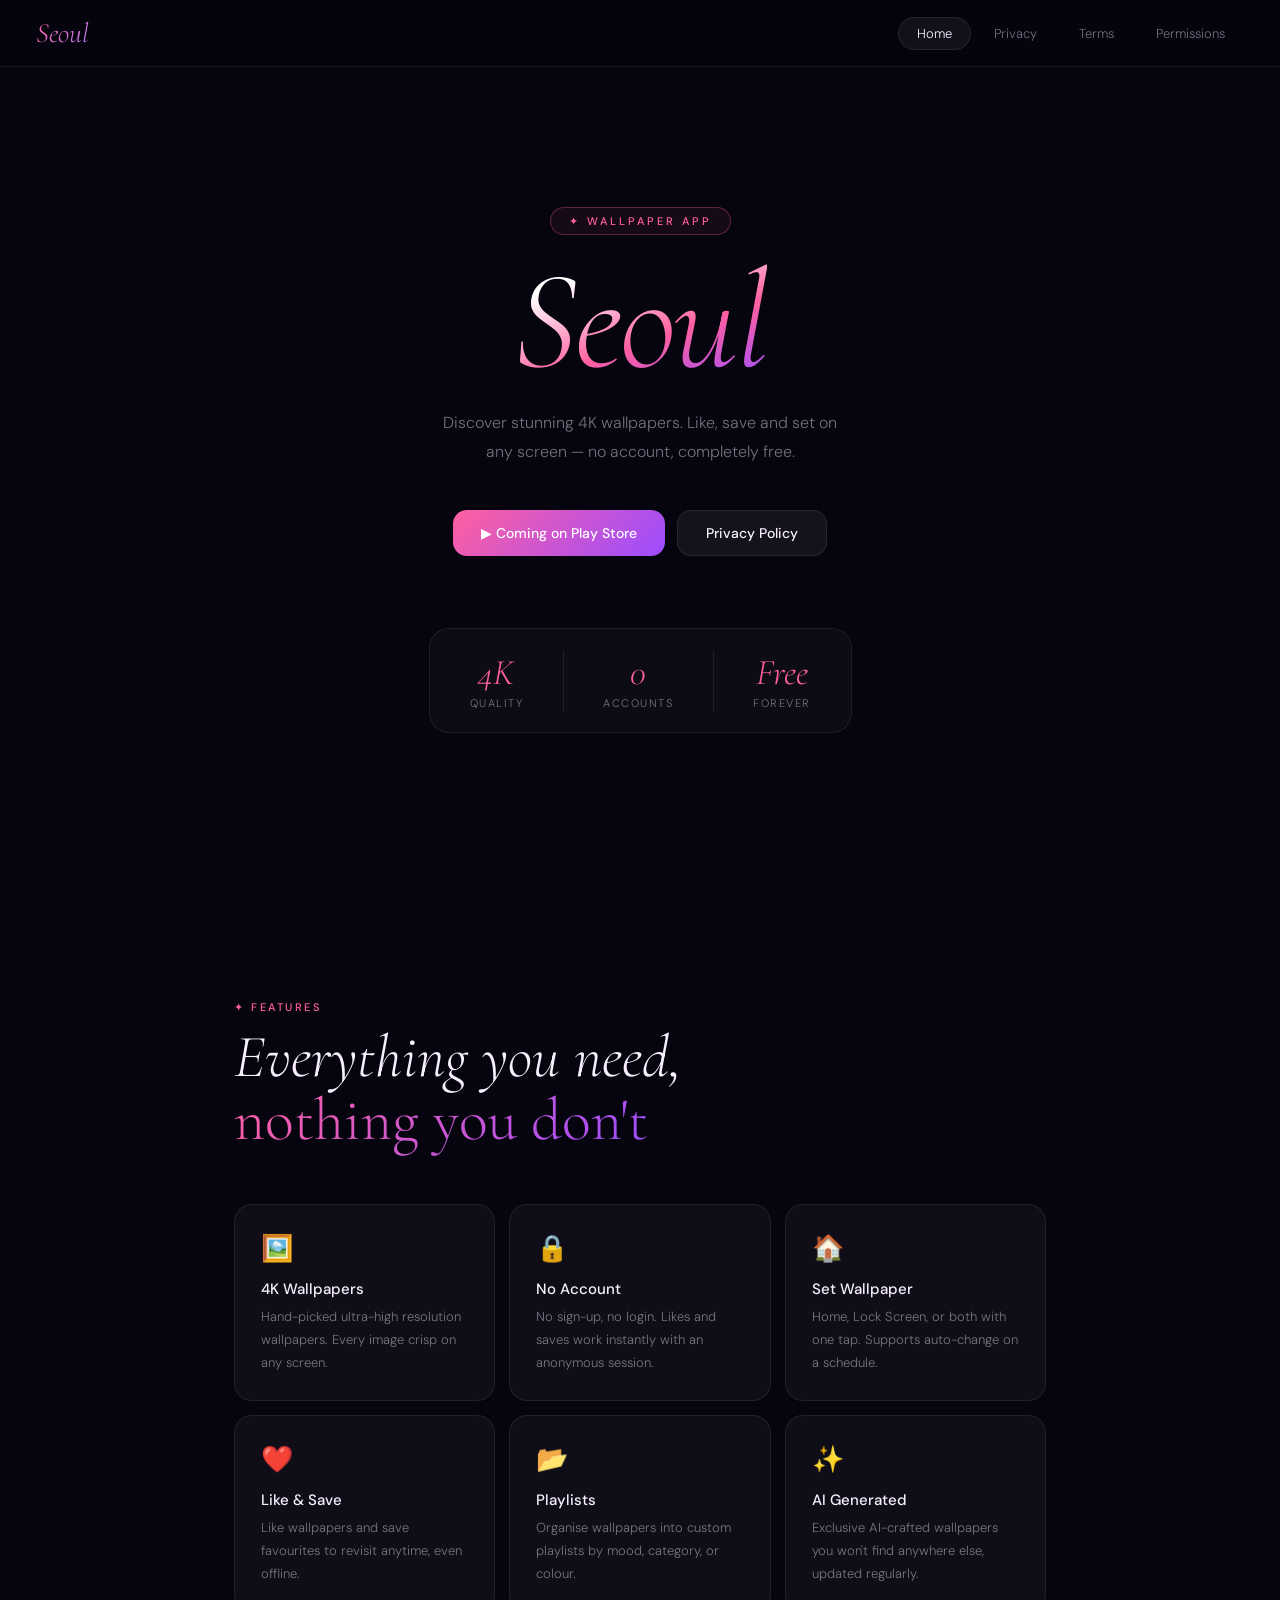
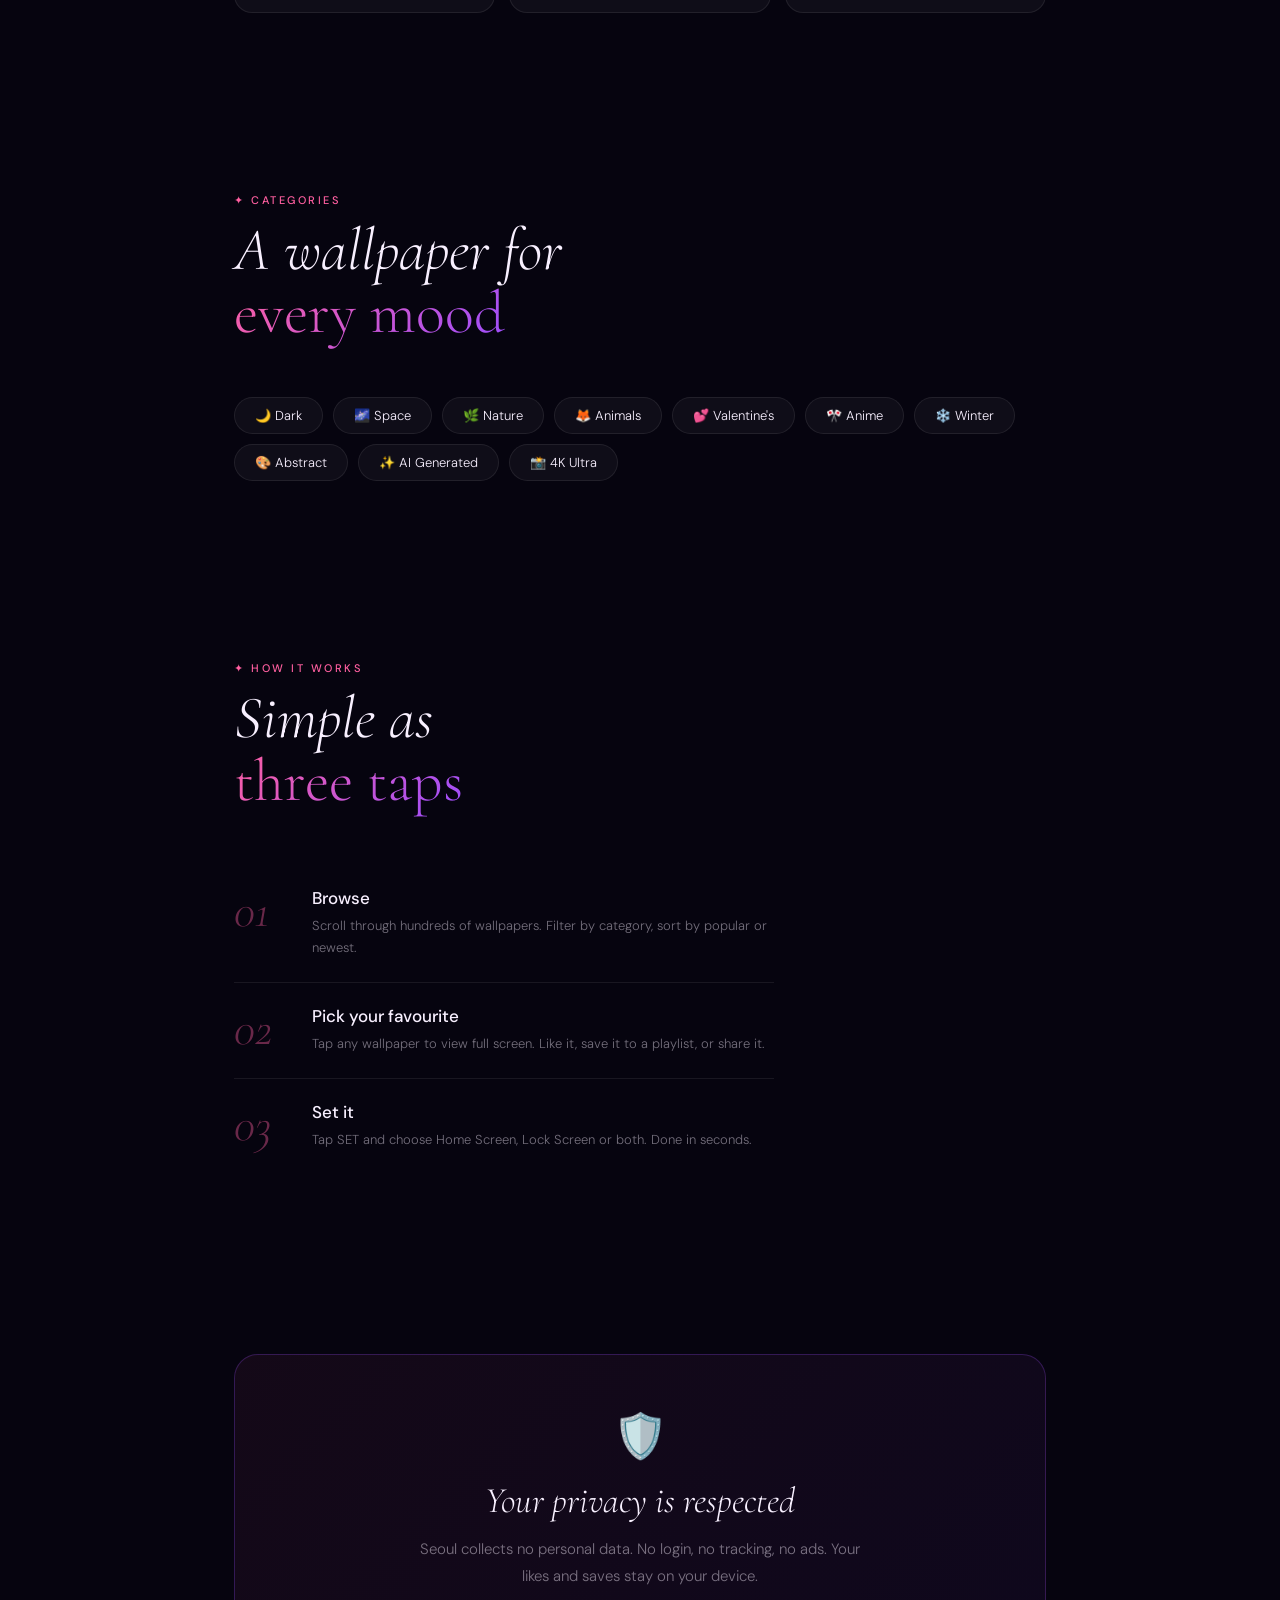
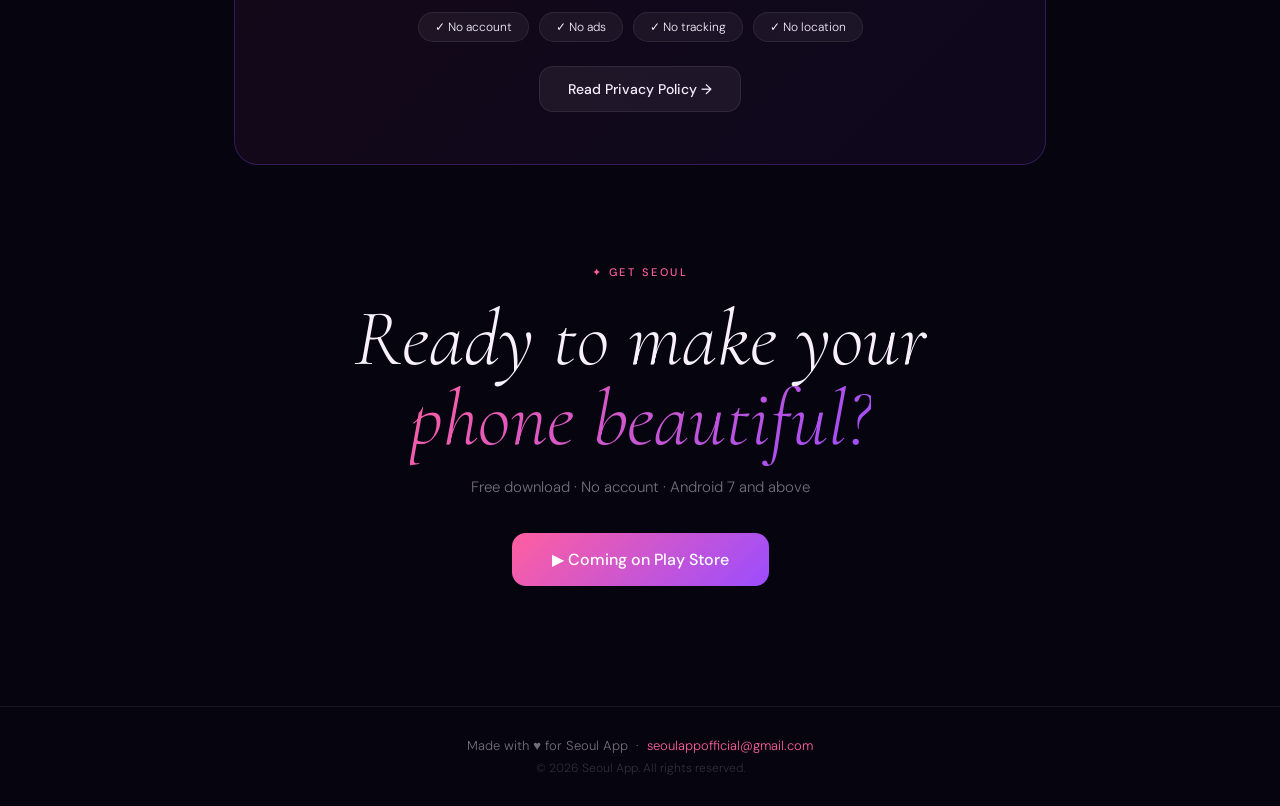
==== index.html @ 0f017fb8 "Add files via upload" ====
<!DOCTYPE html>
<html lang="en">
<head>
<meta charset="UTF-8"/>
<meta name="viewport" content="width=device-width,initial-scale=1"/>
<title>Seoul — Wallpaper App</title>
<link href="https://fonts.googleapis.com/css2?family=Cormorant+Garamond:ital,wght@0,300;0,400;0,600;1,300;1,400;1,600&family=DM+Sans:wght@300;400;500&display=swap" rel="stylesheet"/>
<style>
*{box-sizing:border-box;margin:0;padding:0}
:root{--pink:#FF5FA0;--purp:#9B4DFF;--cyan:#60DDFF;--bg:#06040F;--card:rgba(255,255,255,0.04);--bdr:rgba(255,255,255,0.08);--text:#F8F0FF;--muted:rgba(248,240,255,0.45)}
html,body{width:100%;overflow-x:hidden;scroll-behavior:smooth}
body{background:var(--bg);color:var(--text);font-family:'DM Sans',sans-serif;font-weight:300}
canvas{position:fixed;inset:0;z-index:0;pointer-events:none}
nav{position:fixed;top:0;left:0;right:0;z-index:100;display:flex;align-items:center;justify-content:space-between;padding:16px 36px;background:rgba(6,4,15,0.65);backdrop-filter:blur(24px);border-bottom:1px solid var(--bdr)}
.logo{font-family:'Cormorant Garamond',serif;font-style:italic;font-size:28px;font-weight:300;background:linear-gradient(135deg,var(--pink),#C080FF);-webkit-background-clip:text;-webkit-text-fill-color:transparent;background-clip:text;cursor:pointer}
.nav-tabs{display:flex;gap:4px}
.tab{padding:7px 18px;border-radius:20px;font-size:13px;color:var(--muted);cursor:pointer;border:1px solid transparent;transition:.2s}
.tab:hover,.tab.on{color:var(--text);border-color:var(--bdr);background:rgba(255,255,255,0.06)}
.page{display:none;position:relative;z-index:1}
.page.on{display:block}
/* hero */
.hero{min-height:100vh;display:flex;flex-direction:column;align-items:center;justify-content:center;text-align:center;padding:120px 24px 80px}
.badge{display:inline-block;font-size:11px;letter-spacing:3px;text-transform:uppercase;color:var(--pink);margin-bottom:24px;font-weight:500;padding:6px 18px;border-radius:20px;border:1px solid rgba(255,95,160,0.3);background:rgba(255,95,160,0.07)}
.hero h1{font-family:'Cormorant Garamond',serif;font-style:italic;font-size:clamp(72px,13vw,140px);font-weight:300;line-height:.9;letter-spacing:-2px;background:linear-gradient(160deg,#fff 20%,var(--pink) 60%,var(--purp) 100%);-webkit-background-clip:text;-webkit-text-fill-color:transparent;background-clip:text;margin-bottom:24px;animation:up 1.2s cubic-bezier(.22,1,.36,1) both}
.hero-sub{color:var(--muted);font-size:16px;line-height:1.8;max-width:400px;margin-bottom:44px;animation:up 1s .2s cubic-bezier(.22,1,.36,1) both}
@keyframes up{from{opacity:0;transform:translateY(30px)}to{opacity:1;transform:none}}
.btns{display:flex;gap:12px;flex-wrap:wrap;justify-content:center;animation:up 1s .4s cubic-bezier(.22,1,.36,1) both}
.btn{display:inline-flex;align-items:center;gap:8px;padding:13px 28px;border-radius:14px;font-size:14px;font-weight:500;cursor:pointer;border:none;font-family:'DM Sans',sans-serif;transition:.2s}
.btn-p{background:linear-gradient(135deg,var(--pink),var(--purp));color:#fff}
.btn-p:hover{opacity:.85;transform:translateY(-2px);box-shadow:0 12px 40px rgba(155,77,255,.4)}
.btn-g{background:rgba(255,255,255,.06);border:1px solid var(--bdr);color:var(--text)}
.btn-g:hover{background:rgba(255,255,255,.1);border-color:rgba(155,77,255,.5)}
.stats{display:flex;margin-top:72px;border:1px solid var(--bdr);border-radius:20px;overflow:hidden;background:rgba(255,255,255,.03);backdrop-filter:blur(10px);animation:up 1s .6s cubic-bezier(.22,1,.36,1) both}
.stat{padding:22px 40px;text-align:center;position:relative}
.stat+.stat::before{content:'';position:absolute;left:0;top:20%;height:60%;width:1px;background:var(--bdr)}
.sn{font-family:'Cormorant Garamond',serif;font-style:italic;font-size:36px;font-weight:300;color:var(--pink)}
.sl{font-size:11px;color:var(--muted);letter-spacing:1.5px;text-transform:uppercase;margin-top:2px}
/* sections */
.wrap{max-width:860px;margin:0 auto;padding:100px 24px 0}
.eye{font-size:11px;letter-spacing:2.5px;text-transform:uppercase;color:var(--pink);margin-bottom:12px;font-weight:500}
.stitle{font-family:'Cormorant Garamond',serif;font-style:italic;font-size:clamp(38px,6vw,60px);font-weight:300;line-height:1.05;margin-bottom:52px}
.stitle em{font-style:normal;background:linear-gradient(135deg,var(--pink),var(--purp));-webkit-background-clip:text;-webkit-text-fill-color:transparent;background-clip:text}
.feats{display:grid;grid-template-columns:repeat(3,1fr);gap:14px}
.feat{background:var(--card);border:1px solid var(--bdr);border-radius:18px;padding:26px;transition:.3s;position:relative;overflow:hidden}
.feat::after{content:'';position:absolute;inset:0;opacity:0;transition:.3s;background:linear-gradient(135deg,rgba(255,95,160,.06),rgba(155,77,255,.06))}
.feat:hover::after{opacity:1}
.feat:hover{border-color:rgba(155,77,255,.35);transform:translateY(-4px)}
.fi{font-size:26px;margin-bottom:14px}
.feat h4{font-size:15px;font-weight:500;margin-bottom:7px}
.feat p{font-size:13px;color:var(--muted);line-height:1.75}
.cats{display:flex;flex-wrap:wrap;gap:10px}
.cat{padding:9px 20px;border-radius:24px;font-size:13px;background:rgba(255,255,255,.04);border:1px solid var(--bdr);color:var(--text);cursor:default;transition:.25s}
.cat:hover{background:rgba(255,95,160,.1);border-color:rgba(255,95,160,.4);transform:translateY(-2px)}
.steps{max-width:540px}
.step{display:flex;gap:22px;align-items:flex-start;padding:22px 0}
.step+.step{border-top:1px solid var(--bdr)}
.stepn{font-family:'Cormorant Garamond',serif;font-style:italic;font-size:48px;font-weight:300;color:var(--pink);opacity:.4;line-height:1;flex-shrink:0;width:56px}
.step h4{font-size:17px;font-weight:500;margin-bottom:6px}
.step p{font-size:13px;color:var(--muted);line-height:1.75}
.pcard{background:linear-gradient(135deg,rgba(255,95,160,.06),rgba(155,77,255,.06));border:1px solid rgba(155,77,255,.25);border-radius:24px;padding:52px;text-align:center}
.pcard h3{font-family:'Cormorant Garamond',serif;font-style:italic;font-size:36px;font-weight:300;margin:14px 0 14px}
.pcard p{color:var(--muted);font-size:15px;line-height:1.8;max-width:440px;margin:0 auto}
.tags{display:flex;flex-wrap:wrap;gap:10px;justify-content:center;margin-top:22px}
.tags span{padding:6px 16px;border-radius:20px;font-size:12px;background:rgba(255,255,255,.05);border:1px solid var(--bdr)}
.cta{text-align:center;padding:100px 24px 120px;position:relative;z-index:1}
.cta h2{font-family:'Cormorant Garamond',serif;font-style:italic;font-size:clamp(44px,7vw,80px);font-weight:300;line-height:1;margin-bottom:18px}
.cta p{color:var(--muted);margin-bottom:36px;font-size:15px}
/* inner pages */
.inner{max-width:680px;margin:0 auto;padding:110px 24px 80px}
.pgh{text-align:center;margin-bottom:54px}
.pgh h2{font-family:'Cormorant Garamond',serif;font-style:italic;font-size:clamp(40px,7vw,68px);font-weight:300;background:linear-gradient(135deg,var(--text),var(--pink));-webkit-background-clip:text;-webkit-text-fill-color:transparent;background-clip:text;margin-bottom:8px}
.pgh p{color:var(--muted);font-size:13px}
.card{background:var(--card);border:1px solid var(--bdr);border-radius:20px;padding:30px;margin-bottom:14px;position:relative;overflow:hidden;transition:.2s}
.card::before{content:'';position:absolute;top:0;left:0;right:0;height:1px;background:linear-gradient(90deg,transparent,rgba(155,77,255,.35),transparent)}
.card:hover{border-color:rgba(155,77,255,.3)}
.cico{font-size:24px;margin-bottom:12px;display:block}
.card h3{font-family:'Cormorant Garamond',serif;font-style:italic;font-size:22px;font-weight:400;margin-bottom:14px}
.card p,.card li{color:var(--muted);font-size:14px;line-height:1.8}
.card p{margin-bottom:10px}.card p:last-child{margin-bottom:0}
.card ul{list-style:none;display:grid;gap:6px}
.card li{padding-left:14px;position:relative}
.card li::before{content:'·';position:absolute;left:0;color:var(--pink);font-size:20px;line-height:1.1}
.card strong{color:var(--text);font-weight:500}
.perm{display:flex;gap:14px;align-items:flex-start;background:rgba(255,255,255,.03);border:1px solid var(--bdr);border-radius:12px;padding:14px 16px;margin-bottom:10px}
.pico{font-size:20px;flex-shrink:0;margin-top:2px}
.pname{font-size:11px;color:var(--cyan);margin-bottom:3px;font-weight:500;letter-spacing:.3px}
.pdesc{font-size:13px;color:var(--muted)}
.tag{display:inline-block;font-size:10px;padding:2px 8px;border-radius:6px;margin-top:5px;font-weight:500}
.tnorm{background:rgba(96,220,255,.1);color:#60DDFF;border:1px solid rgba(96,220,255,.25)}
.tsafe{background:rgba(0,220,130,.1);color:#00DC82;border:1px solid rgba(0,220,130,.25)}
footer{text-align:center;padding:30px 24px;border-top:1px solid var(--bdr);color:var(--muted);font-size:13px;position:relative;z-index:1}
footer a{color:var(--pink);text-decoration:none}
@media(max-width:680px){
  nav{padding:12px 18px}.logo{font-size:22px}.tab{padding:6px 12px;font-size:12px}
  .feats{grid-template-columns:1fr 1fr}.stats{flex-wrap:wrap}.wrap{padding:70px 16px 0}
  .card{padding:22px}.inner{padding:90px 16px 60px}.pcard{padding:28px}
}
</style>
</head>
<body>

<canvas id="c"></canvas>

<nav>
  <div class="logo" onclick="show('home')">Seoul</div>
  <div class="nav-tabs">
    <div class="tab on" id="t-home" onclick="show('home')">Home</div>
    <div class="tab" id="t-privacy" onclick="show('privacy')">Privacy</div>
    <div class="tab" id="t-terms" onclick="show('terms')">Terms</div>
    <div class="tab" id="t-perms" onclick="show('perms')">Permissions</div>
  </div>
</nav>

<!-- HOME -->
<div class="page on" id="home">
  <div class="hero">
    <div class="badge">✦ Wallpaper App</div>
    <h1>Seoul</h1>
    <p class="hero-sub">Discover stunning 4K wallpapers. Like, save and set on any screen — no account, completely free.</p>
    <div class="btns">
      <div class="btn btn-p">▶ Coming on Play Store</div>
      <div class="btn btn-g" onclick="show('privacy')">Privacy Policy</div>
    </div>
    <div class="stats">
      <div class="stat"><div class="sn">4K</div><div class="sl">Quality</div></div>
      <div class="stat"><div class="sn">0</div><div class="sl">Accounts</div></div>
      <div class="stat"><div class="sn">Free</div><div class="sl">Forever</div></div>
    </div>
  </div>

  <div class="wrap">
    <div class="eye">✦ Features</div>
    <div class="stitle">Everything you need,<br/><em>nothing you don't</em></div>
    <div class="feats">
      <div class="feat"><div class="fi">🖼️</div><h4>4K Wallpapers</h4><p>Hand-picked ultra-high resolution wallpapers. Every image crisp on any screen.</p></div>
      <div class="feat"><div class="fi">🔒</div><h4>No Account</h4><p>No sign-up, no login. Likes and saves work instantly with an anonymous session.</p></div>
      <div class="feat"><div class="fi">🏠</div><h4>Set Wallpaper</h4><p>Home, Lock Screen, or both with one tap. Supports auto-change on a schedule.</p></div>
      <div class="feat"><div class="fi">❤️</div><h4>Like & Save</h4><p>Like wallpapers and save favourites to revisit anytime, even offline.</p></div>
      <div class="feat"><div class="fi">📂</div><h4>Playlists</h4><p>Organise wallpapers into custom playlists by mood, category, or colour.</p></div>
      <div class="feat"><div class="fi">✨</div><h4>AI Generated</h4><p>Exclusive AI-crafted wallpapers you won't find anywhere else, updated regularly.</p></div>
    </div>
  </div>

  <div class="wrap" style="margin-top:80px">
    <div class="eye">✦ Categories</div>
    <div class="stitle">A wallpaper for<br/><em>every mood</em></div>
    <div class="cats">
      <div class="cat">🌙 Dark</div><div class="cat">🌌 Space</div><div class="cat">🌿 Nature</div>
      <div class="cat">🦊 Animals</div><div class="cat">💕 Valentine's</div><div class="cat">🎌 Anime</div>
      <div class="cat">❄️ Winter</div><div class="cat">🎨 Abstract</div><div class="cat">✨ AI Generated</div>
      <div class="cat">📸 4K Ultra</div>
    </div>
  </div>

  <div class="wrap" style="margin-top:80px">
    <div class="eye">✦ How It Works</div>
    <div class="stitle">Simple as<br/><em>three taps</em></div>
    <div class="steps">
      <div class="step"><div class="stepn">01</div><div><h4>Browse</h4><p>Scroll through hundreds of wallpapers. Filter by category, sort by popular or newest.</p></div></div>
      <div class="step"><div class="stepn">02</div><div><h4>Pick your favourite</h4><p>Tap any wallpaper to view full screen. Like it, save it to a playlist, or share it.</p></div></div>
      <div class="step"><div class="stepn">03</div><div><h4>Set it</h4><p>Tap SET and choose Home Screen, Lock Screen or both. Done in seconds.</p></div></div>
    </div>
  </div>

  <div class="wrap" style="margin-top:80px">
    <div class="pcard">
      <div style="font-size:44px">🛡️</div>
      <h3>Your privacy is respected</h3>
      <p>Seoul collects no personal data. No login, no tracking, no ads. Your likes and saves stay on your device.</p>
      <div class="tags">
        <span>✓ No account</span><span>✓ No ads</span><span>✓ No tracking</span><span>✓ No location</span>
      </div>
      <div style="margin-top:24px"><div class="btn btn-g" style="display:inline-flex" onclick="show('privacy')">Read Privacy Policy →</div></div>
    </div>
  </div>

  <div class="cta">
    <div class="eye" style="margin-bottom:20px">✦ Get Seoul</div>
    <h2>Ready to make your<br/><em style="background:linear-gradient(135deg,var(--pink),var(--purp));-webkit-background-clip:text;-webkit-text-fill-color:transparent;background-clip:text">phone beautiful?</em></h2>
    <p>Free download · No account · Android 7 and above</p>
    <div class="btn btn-p" style="display:inline-flex;font-size:16px;padding:16px 40px">▶ Coming on Play Store</div>
  </div>
</div>

<!-- PRIVACY -->
<div class="page" id="privacy">
  <div class="inner">
    <div class="pgh"><h2>Privacy Policy</h2><p>Last updated: April 2026 · Simple, honest, short.</p></div>
    <div class="card"><span class="cico">📦</span><h3>What we collect</h3><ul><li><strong>Anonymous session ID</strong> — A random ID on your device to remember your likes and saves. No personal info.</li><li><strong>Your likes &amp; saves</strong> — Stored with your anonymous ID only.</li><li><strong>Report form</strong> — If you report a wallpaper, we collect name and email to review the report only.</li></ul></div>
    <div class="card"><span class="cico">🚫</span><h3>What we never collect</h3><ul><li>Your real name or email (no login required)</li><li>Location or GPS data</li><li>Contacts, camera, or microphone</li><li>Any browsing data outside this app</li><li>Device identifiers or IMEI</li></ul></div>
    <div class="card"><span class="cico">☁️</span><h3>Data storage</h3><p>Your likes and saves are stored <strong>locally on your device</strong>. Nothing personal is sent to our servers. Wallpaper images are stored on secure cloud infrastructure.</p></div>
    <div class="card"><span class="cico">👶</span><h3>Children</h3><p>Seoul is for users aged <strong>13 and above</strong>. We do not knowingly collect data from children under 13.</p></div>
    <div class="card"><span class="cico">✉️</span><h3>Contact</h3><p>Questions or data deletion requests:<br/><strong>seoulappofficial@gmail.com</strong></p></div>
  </div>
</div>

<!-- TERMS -->
<div class="page" id="terms">
  <div class="inner">
    <div class="pgh"><h2>Terms & Conditions</h2><p>Last updated: April 2026 · By using Seoul, you agree to these terms.</p></div>
    <div class="card"><span class="cico">✅</span><h3>You can</h3><ul><li>Download and set wallpapers on your personal device</li><li>Like, save and share wallpapers</li><li>Report content you find inappropriate</li></ul></div>
    <div class="card"><span class="cico">🚫</span><h3>You cannot</h3><ul><li>Hack, reverse-engineer or attack the app</li><li>Upload illegal, adult or harmful content</li><li>Use bots or scripts to access wallpapers</li><li>Redistribute wallpapers commercially without permission</li></ul></div>
    <div class="card"><span class="cico">⚠️</span><h3>Content disclaimer</h3><p>Seoul is a wallpaper platform. We are <strong>not responsible</strong> for content uploaded without our knowledge through unauthorized means.</p><p>We protect the platform with AI content scanning, a reporting system, and immediate deletion tools. If you find inappropriate content, report it — we remove it promptly.</p></div>
    <div class="card"><span class="cico">©️</span><h3>Copyright / DMCA</h3><p>If you own rights to an image and want it removed, email <strong>seoulappofficial@gmail.com</strong>. We remove infringing content within <strong>72 hours</strong>.</p></div>
    <div class="card"><span class="cico">⚖️</span><h3>Governing law</h3><p>These terms are governed by the laws of <strong>India</strong>. Continued use means acceptance of any updates.</p></div>
  </div>
</div>

<!-- PERMISSIONS -->
<div class="page" id="perms">
  <div class="inner">
    <div class="pgh"><h2>App Permissions</h2><p>Seoul requests only what is necessary. Nothing more.</p></div>
    <div class="card">
      <div class="perm"><div class="pico">🌐</div><div><div class="pname">INTERNET</div><div class="pdesc">To load wallpaper images from our servers.</div><span class="tag tnorm">Auto-granted · no popup</span></div></div>
      <div class="perm"><div class="pico">📶</div><div><div class="pname">ACCESS_NETWORK_STATE</div><div class="pdesc">Checks connection before loading images to prevent errors.</div><span class="tag tnorm">Auto-granted · no popup</span></div></div>
      <div class="perm"><div class="pico">🖼️</div><div><div class="pname">SET_WALLPAPER</div><div class="pdesc">To apply a wallpaper to Home or Lock Screen when you tap SET.</div><span class="tag tnorm">Auto-granted · no popup</span></div></div>
      <div class="perm"><div class="pico">💾</div><div><div class="pname">WRITE_EXTERNAL_STORAGE</div><div class="pdesc">Only on Android 9 and below to save wallpapers. Android 10+ doesn't need this.</div><span class="tag tsafe">Android 9 and below only</span></div></div>
      <div class="perm"><div class="pico">📷</div><div><div class="pname">READ_MEDIA_IMAGES</div><div class="pdesc">On Android 13+ to save wallpapers to your gallery.</div><span class="tag tsafe">Shown as popup when saving</span></div></div>
    </div>
    <div class="card"><span class="cico">🔒</span><h3>Screenshot protection</h3><p>Seoul protects wallpaper content — screenshots and screen recording are disabled inside the app. The app also appears blurred in your recent apps list.</p></div>
    <div class="card"><span class="cico">❌</span><h3>Never requested</h3><ul><li>Location or GPS</li><li>Camera or Microphone</li><li>Contacts or Accounts</li><li>Phone calls or SMS</li><li>Biometrics</li></ul></div>
  </div>
</div>

<footer>
  <p>Made with ♥ for Seoul App &nbsp;·&nbsp; <a href="mailto:seoulappofficial@gmail.com">seoulappofficial@gmail.com</a></p>
  <p style="margin-top:6px;opacity:.4;font-size:12px">© 2026 Seoul App. All rights reserved.</p>
</footer>

<script>
function show(id){
  document.querySelectorAll('.page').forEach(p=>p.classList.remove('on'));
  document.querySelectorAll('.tab').forEach(t=>t.classList.remove('on'));
  document.getElementById(id).classList.add('on');
  const t=document.getElementById('t-'+id);
  if(t)t.classList.add('on');
  window.scrollTo({top:0,behavior:'smooth'});
}

// Plasma WebGL background
(function(){
  const canvas=document.getElementById('c');
  const gl=canvas.getContext('webgl2')||canvas.getContext('webgl');
  if(!gl)return;

  function shader(type,src){
    const s=gl.createShader(type);
    gl.shaderSource(s,src);gl.compileShader(s);return s;
  }

  const prog=gl.createProgram();
  gl.attachShader(prog,shader(gl.VERTEX_SHADER,`attribute vec2 p;void main(){gl_Position=vec4(p,0,1);}`));
  gl.attachShader(prog,shader(gl.FRAGMENT_SHADER,`
    precision highp float;
    uniform vec2 R;uniform float T;uniform vec2 M;
    void main(){
      vec2 C=gl_FragCoord.xy,ctr=R*.5;
      C+=(M-ctr)*.00012*length(C-ctr);
      float z=0.,t=T*.35;
      vec3 O=vec3(0.);
      for(float i=0.;i<48.;i++){
        vec3 p=z*normalize(vec3(C-.5*R,R.y));
        p.z-=4.;
        float d=p.y-t;
        p.x+=.4*(1.+p.y)*sin(d+p.x*.1)*cos(.34*d+p.x*.05);
        vec2 Q=p.xz;
        float c=cos(p.y-t),s=sin(p.y-t);
        Q=vec2(Q.x*c-Q.y*s,Q.x*s+Q.y*c);
        z+=abs(sqrt(dot(Q,Q))-.25*(5.+p.y))/3.+8e-4;
        vec4 o=1.+sin(p.y+Q.x*.5+p.z+vec4(2,1,0,8));
        O+=o.w/z*o.xyz;
      }
      vec3 col=tanh(O/1e4);
      float lum=(col.r+col.g+col.b)/3.;
      col=mix(col,vec3(1.,.37,.63)*lum*1.5,.6)*.22;
      gl_FragColor=vec4(col,.95);
    }
  `));
  gl.linkProgram(prog);gl.useProgram(prog);

  const buf=gl.createBuffer();
  gl.bindBuffer(gl.ARRAY_BUFFER,buf);
  gl.bufferData(gl.ARRAY_BUFFER,new Float32Array([-1,-1,3,-1,-1,3]),gl.STATIC_DRAW);
  const loc=gl.getAttribLocation(prog,'p');
  gl.enableVertexAttribArray(loc);
  gl.vertexAttribPointer(loc,2,gl.FLOAT,false,0,0);

  const uR=gl.getUniformLocation(prog,'R');
  const uT=gl.getUniformLocation(prog,'T');
  const uM=gl.getUniformLocation(prog,'M');
  let mx=0,my=0;
  document.addEventListener('mousemove',e=>{mx=e.clientX;my=e.clientY;});

  function resize(){
    canvas.width=window.innerWidth;canvas.height=window.innerHeight;
    gl.viewport(0,0,canvas.width,canvas.height);
  }
  window.addEventListener('resize',resize);resize();

  const t0=performance.now();
  (function loop(now){
    gl.uniform2f(uR,canvas.width,canvas.height);
    gl.uniform1f(uT,(now-t0)*.001);
    gl.uniform2f(uM,mx,canvas.height-my);
    gl.drawArrays(gl.TRIANGLES,0,3);
    requestAnimationFrame(loop);
  })(performance.now());
})();
</script>
</body>
</html>
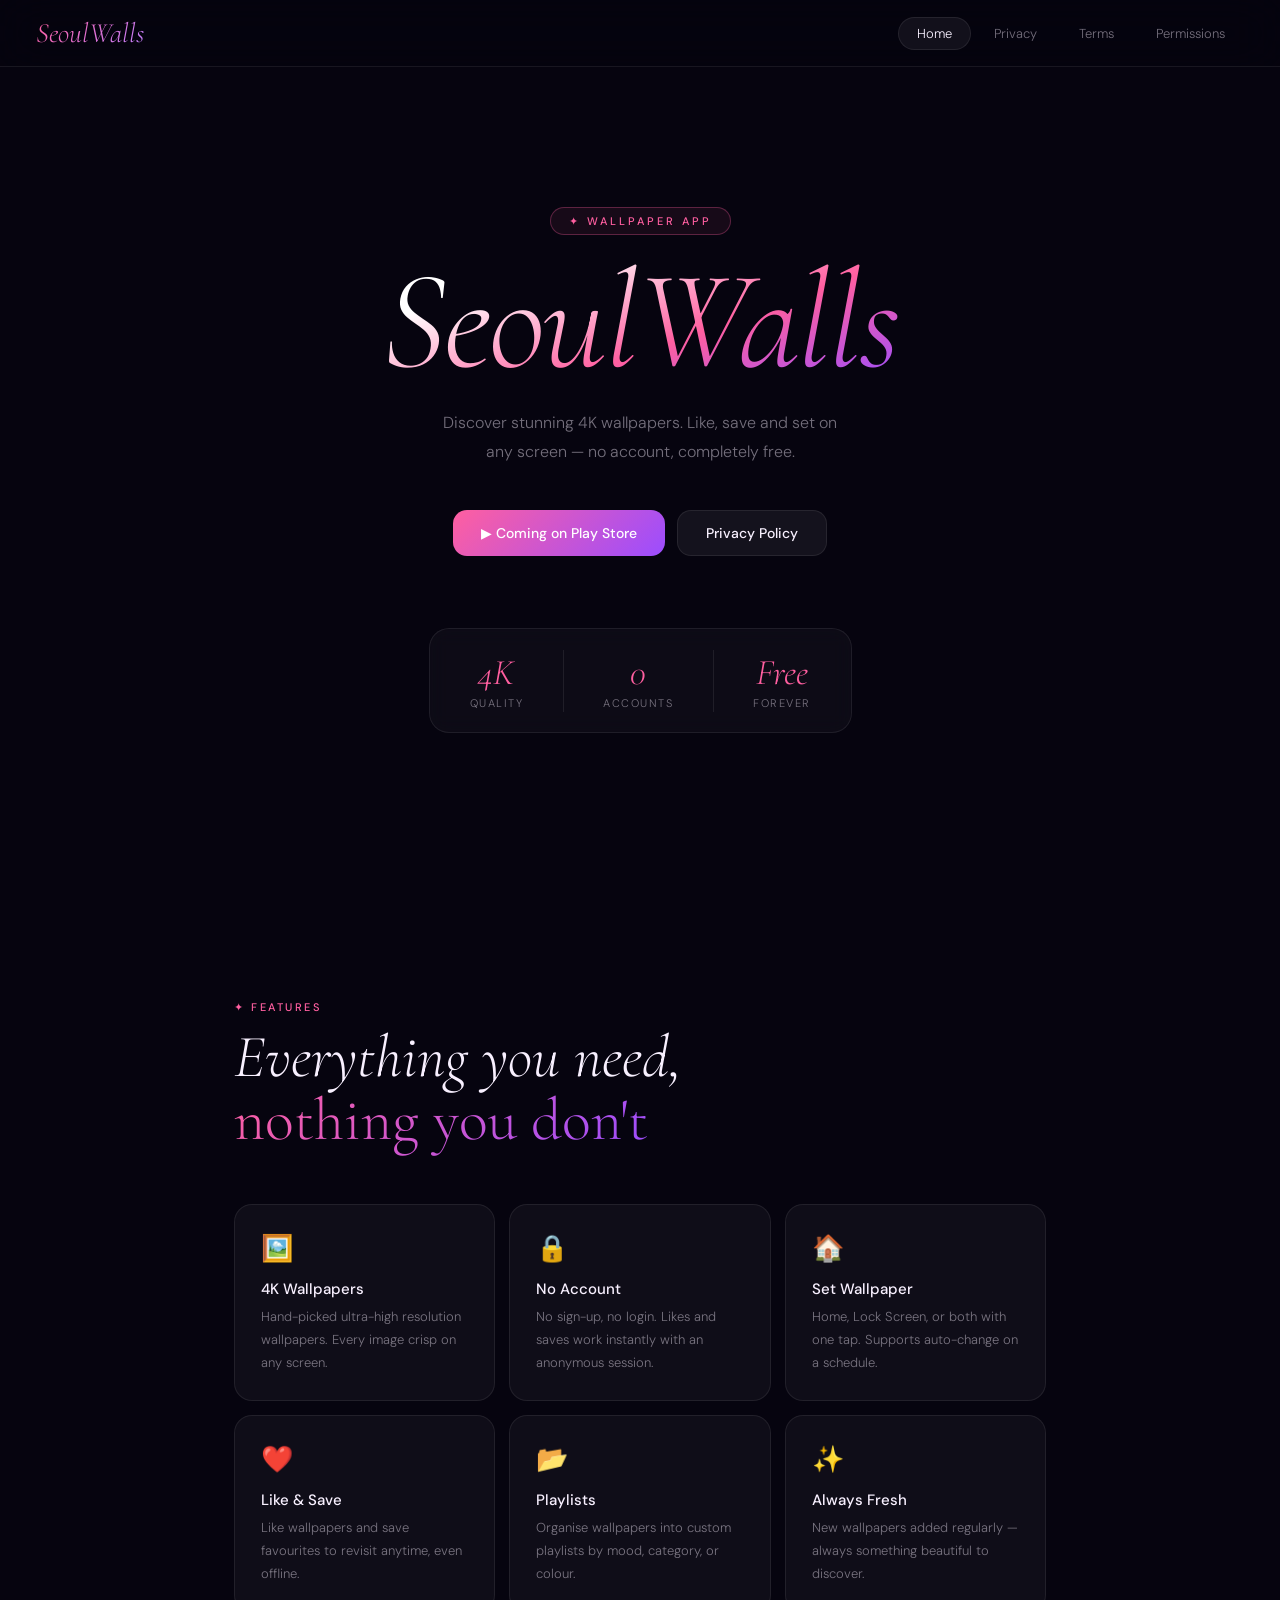
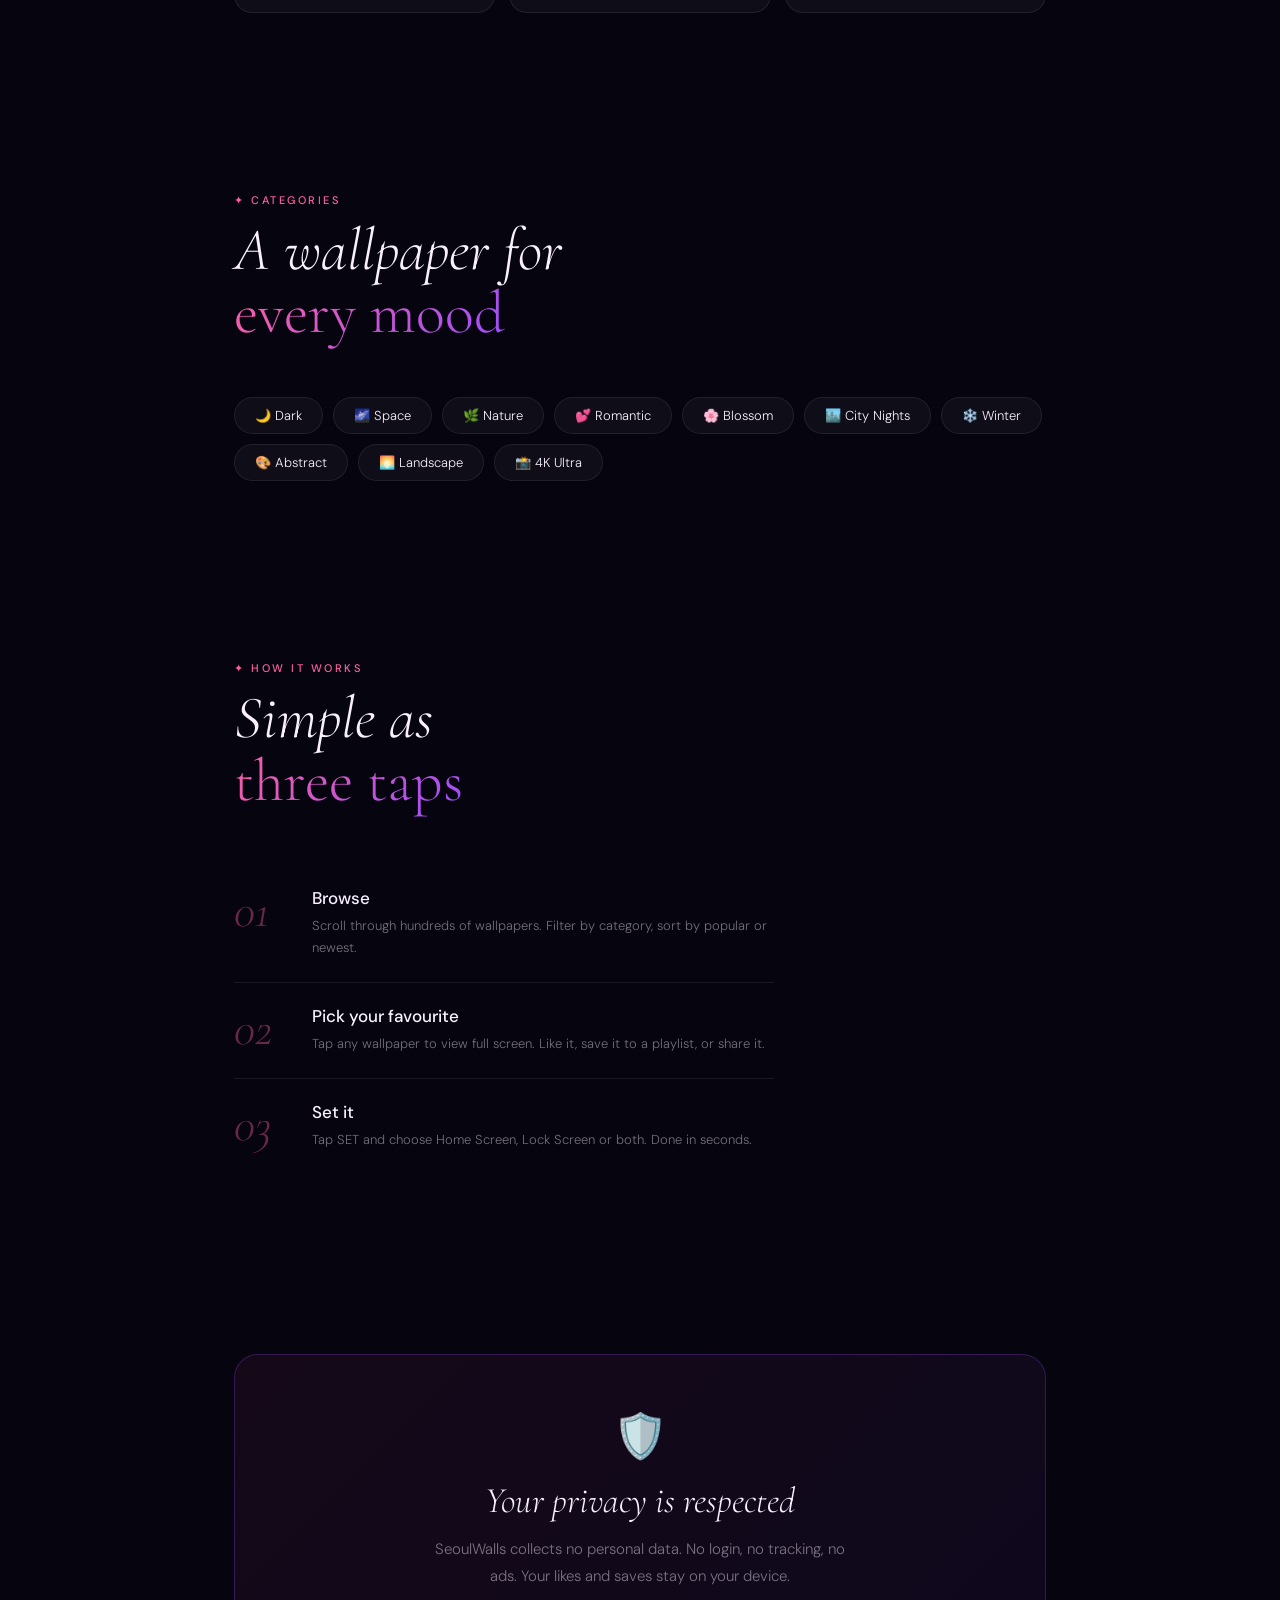
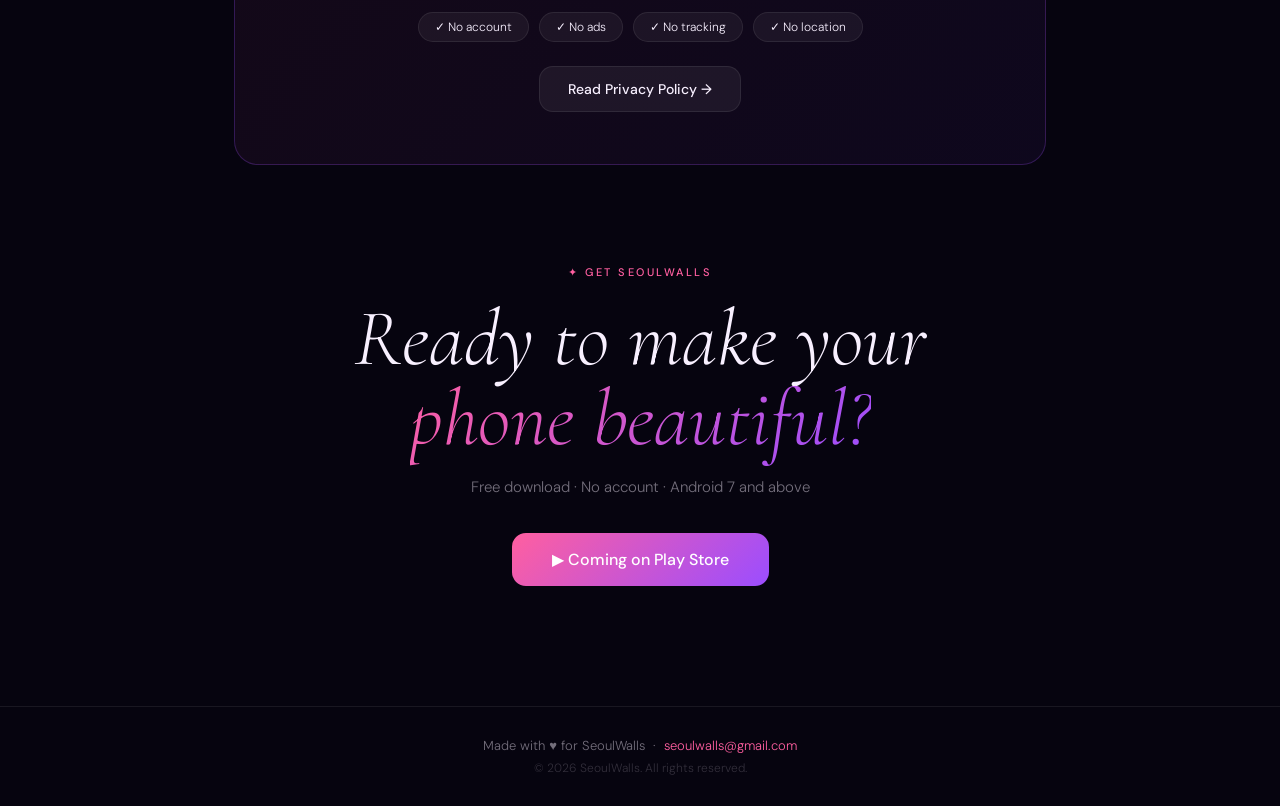
==== commit bc8fe528: "Update index.html" ====
--- a/index.html
+++ b/index.html
@@ -3,7 +3,8 @@
 <head>
 <meta charset="UTF-8"/>
 <meta name="viewport" content="width=device-width,initial-scale=1"/>
-<title>Seoul — Wallpaper App</title>
+<title>SeoulWalls — HD Wallpaper App</title>
+<meta name="description" content="SeoulWalls — Discover stunning 4K wallpapers. Like, save and set on any screen. Free, no account needed."/>
 <link href="https://fonts.googleapis.com/css2?family=Cormorant+Garamond:ital,wght@0,300;0,400;0,600;1,300;1,400;1,600&family=DM+Sans:wght@300;400;500&display=swap" rel="stylesheet"/>
 <style>
 *{box-sizing:border-box;margin:0;padding:0}
@@ -18,7 +19,6 @@
 .tab:hover,.tab.on{color:var(--text);border-color:var(--bdr);background:rgba(255,255,255,0.06)}
 .page{display:none;position:relative;z-index:1}
 .page.on{display:block}
-/* hero */
 .hero{min-height:100vh;display:flex;flex-direction:column;align-items:center;justify-content:center;text-align:center;padding:120px 24px 80px}
 .badge{display:inline-block;font-size:11px;letter-spacing:3px;text-transform:uppercase;color:var(--pink);margin-bottom:24px;font-weight:500;padding:6px 18px;border-radius:20px;border:1px solid rgba(255,95,160,0.3);background:rgba(255,95,160,0.07)}
 .hero h1{font-family:'Cormorant Garamond',serif;font-style:italic;font-size:clamp(72px,13vw,140px);font-weight:300;line-height:.9;letter-spacing:-2px;background:linear-gradient(160deg,#fff 20%,var(--pink) 60%,var(--purp) 100%);-webkit-background-clip:text;-webkit-text-fill-color:transparent;background-clip:text;margin-bottom:24px;animation:up 1.2s cubic-bezier(.22,1,.36,1) both}
@@ -35,7 +35,6 @@
 .stat+.stat::before{content:'';position:absolute;left:0;top:20%;height:60%;width:1px;background:var(--bdr)}
 .sn{font-family:'Cormorant Garamond',serif;font-style:italic;font-size:36px;font-weight:300;color:var(--pink)}
 .sl{font-size:11px;color:var(--muted);letter-spacing:1.5px;text-transform:uppercase;margin-top:2px}
-/* sections */
 .wrap{max-width:860px;margin:0 auto;padding:100px 24px 0}
 .eye{font-size:11px;letter-spacing:2.5px;text-transform:uppercase;color:var(--pink);margin-bottom:12px;font-weight:500}
 .stitle{font-family:'Cormorant Garamond',serif;font-style:italic;font-size:clamp(38px,6vw,60px);font-weight:300;line-height:1.05;margin-bottom:52px}
@@ -65,7 +64,6 @@
 .cta{text-align:center;padding:100px 24px 120px;position:relative;z-index:1}
 .cta h2{font-family:'Cormorant Garamond',serif;font-style:italic;font-size:clamp(44px,7vw,80px);font-weight:300;line-height:1;margin-bottom:18px}
 .cta p{color:var(--muted);margin-bottom:36px;font-size:15px}
-/* inner pages */
 .inner{max-width:680px;margin:0 auto;padding:110px 24px 80px}
 .pgh{text-align:center;margin-bottom:54px}
 .pgh h2{font-family:'Cormorant Garamond',serif;font-style:italic;font-size:clamp(40px,7vw,68px);font-weight:300;background:linear-gradient(135deg,var(--text),var(--pink));-webkit-background-clip:text;-webkit-text-fill-color:transparent;background-clip:text;margin-bottom:8px}
@@ -102,7 +100,7 @@
 <canvas id="c"></canvas>
 
 <nav>
-  <div class="logo" onclick="show('home')">Seoul</div>
+  <div class="logo" onclick="show('home')">SeoulWalls</div>
   <div class="nav-tabs">
     <div class="tab on" id="t-home" onclick="show('home')">Home</div>
     <div class="tab" id="t-privacy" onclick="show('privacy')">Privacy</div>
@@ -115,7 +113,7 @@
 <div class="page on" id="home">
   <div class="hero">
     <div class="badge">✦ Wallpaper App</div>
-    <h1>Seoul</h1>
+    <h1>SeoulWalls</h1>
     <p class="hero-sub">Discover stunning 4K wallpapers. Like, save and set on any screen — no account, completely free.</p>
     <div class="btns">
       <div class="btn btn-p">▶ Coming on Play Store</div>
@@ -137,7 +135,7 @@
       <div class="feat"><div class="fi">🏠</div><h4>Set Wallpaper</h4><p>Home, Lock Screen, or both with one tap. Supports auto-change on a schedule.</p></div>
       <div class="feat"><div class="fi">❤️</div><h4>Like & Save</h4><p>Like wallpapers and save favourites to revisit anytime, even offline.</p></div>
       <div class="feat"><div class="fi">📂</div><h4>Playlists</h4><p>Organise wallpapers into custom playlists by mood, category, or colour.</p></div>
-      <div class="feat"><div class="fi">✨</div><h4>AI Generated</h4><p>Exclusive AI-crafted wallpapers you won't find anywhere else, updated regularly.</p></div>
+      <div class="feat"><div class="fi">✨</div><h4>Always Fresh</h4><p>New wallpapers added regularly — always something beautiful to discover.</p></div>
     </div>
   </div>
 
@@ -145,9 +143,15 @@
     <div class="eye">✦ Categories</div>
     <div class="stitle">A wallpaper for<br/><em>every mood</em></div>
     <div class="cats">
-      <div class="cat">🌙 Dark</div><div class="cat">🌌 Space</div><div class="cat">🌿 Nature</div>
-      <div class="cat">🦊 Animals</div><div class="cat">💕 Valentine's</div><div class="cat">🎌 Anime</div>
-      <div class="cat">❄️ Winter</div><div class="cat">🎨 Abstract</div><div class="cat">✨ AI Generated</div>
+      <div class="cat">🌙 Dark</div>
+      <div class="cat">🌌 Space</div>
+      <div class="cat">🌿 Nature</div>
+      <div class="cat">💕 Romantic</div>
+      <div class="cat">🌸 Blossom</div>
+      <div class="cat">🏙️ City Nights</div>
+      <div class="cat">❄️ Winter</div>
+      <div class="cat">🎨 Abstract</div>
+      <div class="cat">🌅 Landscape</div>
       <div class="cat">📸 4K Ultra</div>
     </div>
   </div>
@@ -166,7 +170,7 @@
     <div class="pcard">
       <div style="font-size:44px">🛡️</div>
       <h3>Your privacy is respected</h3>
-      <p>Seoul collects no personal data. No login, no tracking, no ads. Your likes and saves stay on your device.</p>
+      <p>SeoulWalls collects no personal data. No login, no tracking, no ads. Your likes and saves stay on your device.</p>
       <div class="tags">
         <span>✓ No account</span><span>✓ No ads</span><span>✓ No tracking</span><span>✓ No location</span>
       </div>
@@ -175,7 +179,7 @@
   </div>
 
   <div class="cta">
-    <div class="eye" style="margin-bottom:20px">✦ Get Seoul</div>
+    <div class="eye" style="margin-bottom:20px">✦ Get SeoulWalls</div>
     <h2>Ready to make your<br/><em style="background:linear-gradient(135deg,var(--pink),var(--purp));-webkit-background-clip:text;-webkit-text-fill-color:transparent;background-clip:text">phone beautiful?</em></h2>
     <p>Free download · No account · Android 7 and above</p>
     <div class="btn btn-p" style="display:inline-flex;font-size:16px;padding:16px 40px">▶ Coming on Play Store</div>
@@ -185,23 +189,23 @@
 <!-- PRIVACY -->
 <div class="page" id="privacy">
   <div class="inner">
-    <div class="pgh"><h2>Privacy Policy</h2><p>Last updated: April 2026 · Simple, honest, short.</p></div>
-    <div class="card"><span class="cico">📦</span><h3>What we collect</h3><ul><li><strong>Anonymous session ID</strong> — A random ID on your device to remember your likes and saves. No personal info.</li><li><strong>Your likes &amp; saves</strong> — Stored with your anonymous ID only.</li><li><strong>Report form</strong> — If you report a wallpaper, we collect name and email to review the report only.</li></ul></div>
+    <div class="pgh"><h2>Privacy Policy</h2><p>Last updated: June 2026 · Simple, honest, short.</p></div>
+    <div class="card"><span class="cico">📦</span><h3>What we collect</h3><ul><li><strong>Anonymous session ID</strong> — A random ID on your device to remember your likes and saves. No personal info attached.</li><li><strong>Your likes &amp; saves</strong> — Stored locally on your device with your anonymous ID only.</li><li><strong>Report form</strong> — If you report a wallpaper, we collect your name and email to review the report only.</li></ul></div>
     <div class="card"><span class="cico">🚫</span><h3>What we never collect</h3><ul><li>Your real name or email (no login required)</li><li>Location or GPS data</li><li>Contacts, camera, or microphone</li><li>Any browsing data outside this app</li><li>Device identifiers or IMEI</li></ul></div>
-    <div class="card"><span class="cico">☁️</span><h3>Data storage</h3><p>Your likes and saves are stored <strong>locally on your device</strong>. Nothing personal is sent to our servers. Wallpaper images are stored on secure cloud infrastructure.</p></div>
-    <div class="card"><span class="cico">👶</span><h3>Children</h3><p>Seoul is for users aged <strong>13 and above</strong>. We do not knowingly collect data from children under 13.</p></div>
-    <div class="card"><span class="cico">✉️</span><h3>Contact</h3><p>Questions or data deletion requests:<br/><strong>seoulappofficial@gmail.com</strong></p></div>
+    <div class="card"><span class="cico">☁️</span><h3>Data storage</h3><p>Your likes and saves are stored <strong>locally on your device</strong>. Nothing personal is sent to our servers. Wallpaper images are served from secure cloud infrastructure.</p></div>
+    <div class="card"><span class="cico">👶</span><h3>Children</h3><p>SeoulWalls is for users aged <strong>13 and above</strong>. We do not knowingly collect data from children under 13.</p></div>
+    <div class="card"><span class="cico">✉️</span><h3>Contact</h3><p>Questions or data deletion requests:<br/><strong>seoulwalls@gmail.com</strong></p></div>
   </div>
 </div>
 
 <!-- TERMS -->
 <div class="page" id="terms">
   <div class="inner">
-    <div class="pgh"><h2>Terms & Conditions</h2><p>Last updated: April 2026 · By using Seoul, you agree to these terms.</p></div>
+    <div class="pgh"><h2>Terms & Conditions</h2><p>Last updated: June 2026 · By using SeoulWalls, you agree to these terms.</p></div>
     <div class="card"><span class="cico">✅</span><h3>You can</h3><ul><li>Download and set wallpapers on your personal device</li><li>Like, save and share wallpapers</li><li>Report content you find inappropriate</li></ul></div>
     <div class="card"><span class="cico">🚫</span><h3>You cannot</h3><ul><li>Hack, reverse-engineer or attack the app</li><li>Upload illegal, adult or harmful content</li><li>Use bots or scripts to access wallpapers</li><li>Redistribute wallpapers commercially without permission</li></ul></div>
-    <div class="card"><span class="cico">⚠️</span><h3>Content disclaimer</h3><p>Seoul is a wallpaper platform. We are <strong>not responsible</strong> for content uploaded without our knowledge through unauthorized means.</p><p>We protect the platform with AI content scanning, a reporting system, and immediate deletion tools. If you find inappropriate content, report it — we remove it promptly.</p></div>
-    <div class="card"><span class="cico">©️</span><h3>Copyright / DMCA</h3><p>If you own rights to an image and want it removed, email <strong>seoulappofficial@gmail.com</strong>. We remove infringing content within <strong>72 hours</strong>.</p></div>
+    <div class="card"><span class="cico">⚠️</span><h3>Content disclaimer</h3><p>SeoulWalls is a wallpaper platform. We are <strong>not responsible</strong> for content uploaded through unauthorized means.</p><p>We protect the platform with a content review system and a reporting system. If you find inappropriate content, report it — we remove it promptly.</p></div>
+    <div class="card"><span class="cico">©️</span><h3>Copyright / DMCA</h3><p>If you own rights to an image and want it removed, email <strong>seoulwalls@gmail.com</strong>. We remove infringing content within <strong>72 hours</strong>.</p></div>
     <div class="card"><span class="cico">⚖️</span><h3>Governing law</h3><p>These terms are governed by the laws of <strong>India</strong>. Continued use means acceptance of any updates.</p></div>
   </div>
 </div>
@@ -209,22 +213,20 @@
 <!-- PERMISSIONS -->
 <div class="page" id="perms">
   <div class="inner">
-    <div class="pgh"><h2>App Permissions</h2><p>Seoul requests only what is necessary. Nothing more.</p></div>
+    <div class="pgh"><h2>App Permissions</h2><p>SeoulWalls requests only what is necessary. Nothing more.</p></div>
     <div class="card">
       <div class="perm"><div class="pico">🌐</div><div><div class="pname">INTERNET</div><div class="pdesc">To load wallpaper images from our servers.</div><span class="tag tnorm">Auto-granted · no popup</span></div></div>
       <div class="perm"><div class="pico">📶</div><div><div class="pname">ACCESS_NETWORK_STATE</div><div class="pdesc">Checks connection before loading images to prevent errors.</div><span class="tag tnorm">Auto-granted · no popup</span></div></div>
       <div class="perm"><div class="pico">🖼️</div><div><div class="pname">SET_WALLPAPER</div><div class="pdesc">To apply a wallpaper to Home or Lock Screen when you tap SET.</div><span class="tag tnorm">Auto-granted · no popup</span></div></div>
-      <div class="perm"><div class="pico">💾</div><div><div class="pname">WRITE_EXTERNAL_STORAGE</div><div class="pdesc">Only on Android 9 and below to save wallpapers. Android 10+ doesn't need this.</div><span class="tag tsafe">Android 9 and below only</span></div></div>
-      <div class="perm"><div class="pico">📷</div><div><div class="pname">READ_MEDIA_IMAGES</div><div class="pdesc">On Android 13+ to save wallpapers to your gallery.</div><span class="tag tsafe">Shown as popup when saving</span></div></div>
-    </div>
-    <div class="card"><span class="cico">🔒</span><h3>Screenshot protection</h3><p>Seoul protects wallpaper content — screenshots and screen recording are disabled inside the app. The app also appears blurred in your recent apps list.</p></div>
+      <div class="perm"><div class="pico">💾</div><div><div class="pname">WRITE_EXTERNAL_STORAGE</div><div class="pdesc">Only on Android 9 and below to save wallpapers to gallery. Android 10+ does not need this.</div><span class="tag tsafe">Android 9 and below only</span></div></div>
+    </div>
     <div class="card"><span class="cico">❌</span><h3>Never requested</h3><ul><li>Location or GPS</li><li>Camera or Microphone</li><li>Contacts or Accounts</li><li>Phone calls or SMS</li><li>Biometrics</li></ul></div>
   </div>
 </div>
 
 <footer>
-  <p>Made with ♥ for Seoul App &nbsp;·&nbsp; <a href="mailto:seoulappofficial@gmail.com">seoulappofficial@gmail.com</a></p>
-  <p style="margin-top:6px;opacity:.4;font-size:12px">© 2026 Seoul App. All rights reserved.</p>
+  <p>Made with ♥ for SeoulWalls &nbsp;·&nbsp; <a href="mailto:seoulwalls@gmail.com">seoulwalls@gmail.com</a></p>
+  <p style="margin-top:6px;opacity:.4;font-size:12px">© 2026 SeoulWalls. All rights reserved.</p>
 </footer>
 
 <script>
@@ -237,17 +239,11 @@
   window.scrollTo({top:0,behavior:'smooth'});
 }
 
-// Plasma WebGL background
 (function(){
   const canvas=document.getElementById('c');
   const gl=canvas.getContext('webgl2')||canvas.getContext('webgl');
   if(!gl)return;
-
-  function shader(type,src){
-    const s=gl.createShader(type);
-    gl.shaderSource(s,src);gl.compileShader(s);return s;
-  }
-
+  function shader(type,src){const s=gl.createShader(type);gl.shaderSource(s,src);gl.compileShader(s);return s;}
   const prog=gl.createProgram();
   gl.attachShader(prog,shader(gl.VERTEX_SHADER,`attribute vec2 p;void main(){gl_Position=vec4(p,0,1);}`));
   gl.attachShader(prog,shader(gl.FRAGMENT_SHADER,`
@@ -277,26 +273,19 @@
     }
   `));
   gl.linkProgram(prog);gl.useProgram(prog);
-
   const buf=gl.createBuffer();
   gl.bindBuffer(gl.ARRAY_BUFFER,buf);
   gl.bufferData(gl.ARRAY_BUFFER,new Float32Array([-1,-1,3,-1,-1,3]),gl.STATIC_DRAW);
   const loc=gl.getAttribLocation(prog,'p');
   gl.enableVertexAttribArray(loc);
   gl.vertexAttribPointer(loc,2,gl.FLOAT,false,0,0);
-
   const uR=gl.getUniformLocation(prog,'R');
   const uT=gl.getUniformLocation(prog,'T');
   const uM=gl.getUniformLocation(prog,'M');
   let mx=0,my=0;
   document.addEventListener('mousemove',e=>{mx=e.clientX;my=e.clientY;});
-
-  function resize(){
-    canvas.width=window.innerWidth;canvas.height=window.innerHeight;
-    gl.viewport(0,0,canvas.width,canvas.height);
-  }
+  function resize(){canvas.width=window.innerWidth;canvas.height=window.innerHeight;gl.viewport(0,0,canvas.width,canvas.height);}
   window.addEventListener('resize',resize);resize();
-
   const t0=performance.now();
   (function loop(now){
     gl.uniform2f(uR,canvas.width,canvas.height);
